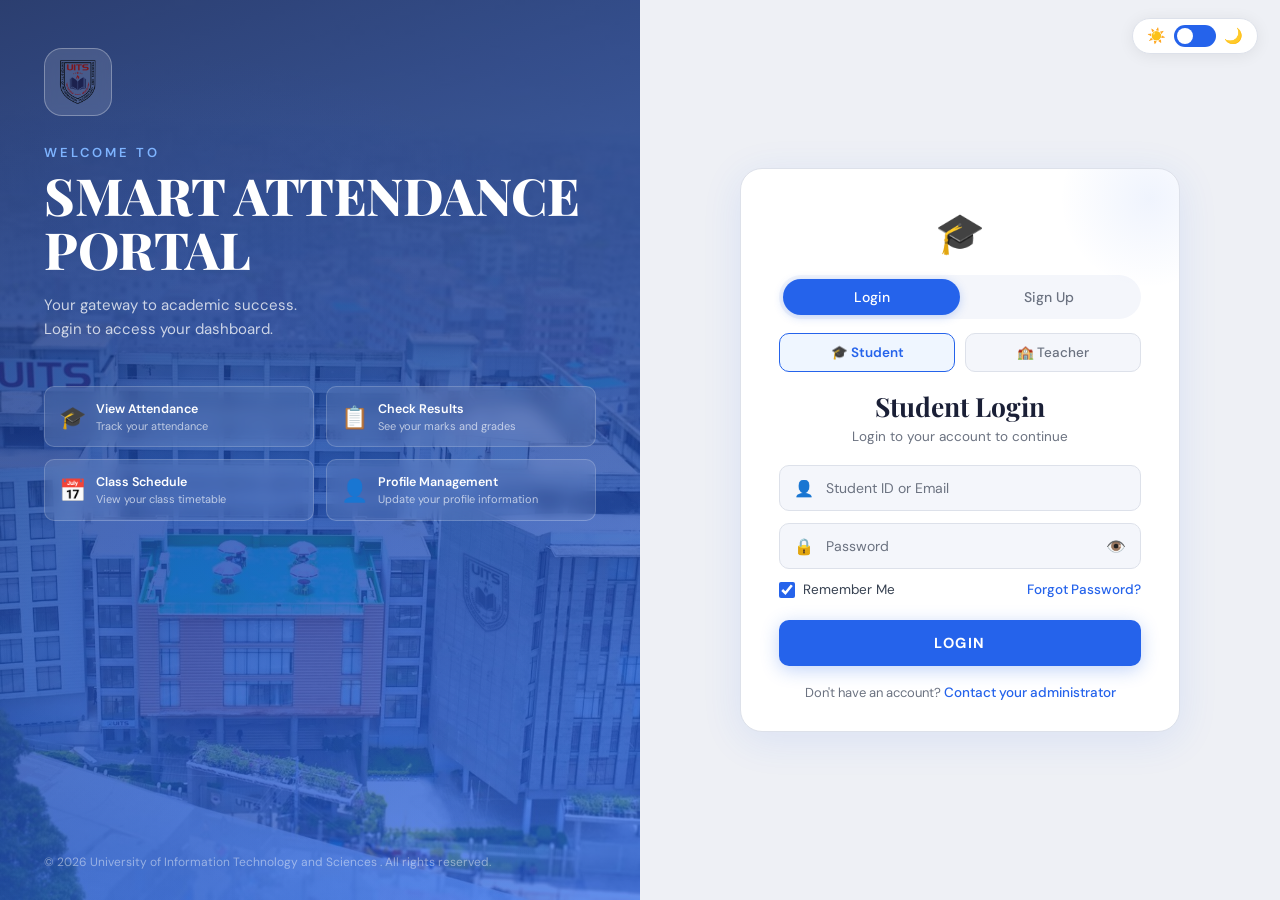
==== index.html @ f58c18cd "Initial commift" ====
<!DOCTYPE html>
<html lang="en" data-theme="light">
<head>
  <meta charset="UTF-8" />
  <meta name="viewport" content="width=device-width, initial-scale=1.0"/>
  <title>Student Portal – Login</title>
  <link rel="stylesheet" href="style.css" />
  <link href="https://fonts.googleapis.com/css2?family=Playfair+Display:wght@700;800&family=DM+Sans:wght@300;400;500;600&display=swap" rel="stylesheet"/>
</head>
<body>

  <!-- Dark/Light Toggle -->
  <div class="theme-toggle-wrap">
    <span class="icon-sun">☀️</span>
    <label class="toggle-switch">
      <input type="checkbox" id="themeToggle" />
      <span class="slider"></span>
    </label>
    <span class="icon-moon">🌙</span>
  </div>

  <div class="portal-layout">

    <!-- LEFT PANEL -->
    <div class="left-panel">
      <div class="left-inner">
        <div class="logo-wrap">
          <div class="logo-shield">
            <img class="uits-logo" src="/University_of_Information_Technology_and_Sciences_Seal.png" alt="">
          </div>
        </div>
        <p class="welcome-label">WELCOME TO</p>
        <h1 class="portal-title">SMART ATTENDANCE<br/>PORTAL</h1>
        <p class="portal-sub">Your gateway to academic success.<br/>Login to access your dashboard.</p>

        <div class="feature-cards">
          <div class="feat-card">
            <div class="feat-icon">🎓</div>
            <div class="feat-text">
              <strong>View Attendance</strong>
              <span>Track your attendance</span>
            </div>
          </div>
          <div class="feat-card">
            <div class="feat-icon">📋</div>
            <div class="feat-text">
              <strong>Check Results</strong>
              <span>See your marks and grades</span>
            </div>
          </div>
          <div class="feat-card">
            <div class="feat-icon">📅</div>
            <div class="feat-text">
              <strong>Class Schedule</strong>
              <span>View your class timetable</span>
            </div>
          </div>
          <div class="feat-card">
            <div class="feat-icon">👤</div>
            <div class="feat-text">
              <strong>Profile Management</strong>
              <span>Update your profile information</span>
            </div>
          </div>
        </div>
      </div>
      <p class="footer-copy">© 2026 University of Information Technology and Sciences . All rights reserved.</p>
    </div>

    <!-- RIGHT PANEL -->
    <div class="right-panel">
      <div class="form-card">

        <!-- Icon -->
        <div class="form-icon">🎓</div>

        <!-- Tab: Login / Sign Up -->
        <div class="tab-row">
          <button class="tab-btn active" id="tabLogin" onclick="switchTab('login')">Login</button>
          <button class="tab-btn" id="tabSignup" onclick="switchTab('signup')">Sign Up</button>
        </div>

        <!-- Role Selector -->
        <div class="role-row">
          <button class="role-btn active" id="roleStudent" onclick="switchRole('student')">
            🎓 Student
          </button>
          <button class="role-btn" id="roleTeacher" onclick="switchRole('teacher')">
            🏫 Teacher
          </button>
        </div>

        <!-- Dynamic Heading -->
        <h2 class="form-title" id="formTitle">Student Login</h2>
        <p class="form-sub" id="formSub">Login to your account to continue</p>

        <!-- LOGIN FORM -->
        <div id="loginForm">
          <div class="input-group">
            <span class="input-icon">👤</span>
            <input type="text" id="loginId" placeholder="Student ID or Email" />
          </div>
          <div class="input-group">
            <span class="input-icon">🔒</span>
            <input type="password" id="loginPass" placeholder="Password" />
            <button class="eye-btn" onclick="togglePw('loginPass', this)">👁️</button>
          </div>
          <div class="row-space">
            <label class="check-label">
              <input type="checkbox" checked /> Remember Me
            </label>
            <a href="#" class="link-blue">Forgot Password?</a>
          </div>
          <button class="btn-primary" onclick="handleLogin()">LOGIN</button>
          <p class="bottom-text">Don't have an account? <a href="#" class="link-blue" onclick="switchTab('signup'); return false;">Contact your administrator</a></p>
        </div>

        <!-- SIGNUP FORM -->
        <div id="signupForm" style="display:none;">
          <div class="input-row">
            <div class="input-group">
              <span class="input-icon">👤</span>
              <input type="text" placeholder="First Name" />
            </div>
            <div class="input-group">
              <span class="input-icon">👤</span>
              <input type="text" placeholder="Last Name" />
            </div>
          </div>
          <div class="input-group">
            <span class="input-icon">✉️</span>
            <input type="email" placeholder="Email Address" />
          </div>
          <div class="input-group" id="signupIdWrap">
            <span class="input-icon">🪪</span>
            <input type="text" id="signupId" placeholder="Student ID" />
          </div>
          <div class="input-group">
            <span class="input-icon">🏛️</span>
            <input type="text" placeholder="Department" />
          </div>
          <div class="input-group">
            <span class="input-icon">🔒</span>
            <input type="password" id="signupPass" placeholder="Password" />
            <button class="eye-btn" onclick="togglePw('signupPass', this)">👁️</button>
          </div>
          <div class="input-group">
            <span class="input-icon">🔒</span>
            <input type="password" id="signupPass2" placeholder="Confirm Password" />
            <butto2n class="eye-btn" onclick="togglePw('signupPass2', this)">👁️</button>
          </div>
          <button class="btn-primary" onclick="handleSignup()">CREATE ACCOUNT</button>
          <p class="bottom-text">Already have an account? <a href="#" class="link-blue" onclick="switchTab('login'); return false;">Login here</a></p>
        </div>

        <!-- Toast -->
        <div id="toast" class="toast"></div>

      </div>
    </div>
  </div>

  <script src="script.js"></script>
</body>
</html>
---- style.css ----
/* ===== CSS VARIABLES ===== */
:root {
  --bg-body: #eef0f5;
  --bg-card: #ffffff;
  --bg-input: #f4f6fb;
  --text-primary: #1a1f36;
  --text-secondary: #6b7280;
  --text-label: #374151;
  --border: #dde1ea;
  --blue: #2563eb;
  --blue-hover: #1d4ed8;
  --blue-light: #eff6ff;
  --shadow: 0 8px 40px rgba(37,99,235,0.10);
  --shadow-card: 0 2px 16px rgba(0,0,0,0.07);
  --radius: 14px;
  --radius-sm: 10px;
  --transition: 0.25s cubic-bezier(.4,0,.2,1);
}

[data-theme="dark"] {
  --bg-body: #0f1117;
  --bg-card: #1a1f2e;
  --bg-input: #232840;
  --text-primary: #f1f5f9;
  --text-secondary: #94a3b8;
  --text-label: #cbd5e1;
  --border: #2d3348;
  --blue: #3b82f6;
  --blue-hover: #60a5fa;
  --blue-light: #1e2940;
  --shadow: 0 8px 40px rgba(0,0,0,0.4);
  --shadow-card: 0 2px 16px rgba(0,0,0,0.3);
}

/* ===== RESET ===== */
*, *::before, *::after { box-sizing: border-box; margin: 0; padding: 0; }
html { font-size: 16px; }
body {
  font-family: 'DM Sans', sans-serif;
  background: var(--bg-body);
  color: var(--text-primary);
  min-height: 100vh;
  transition: background var(--transition), color var(--transition);
}

/* ===== THEME TOGGLE ===== */
.theme-toggle-wrap {
  position: fixed;
  top: 18px; right: 22px;
  display: flex; align-items: center; gap: 8px;
  background: var(--bg-card);
  border: 1px solid var(--border);
  border-radius: 999px;
  padding: 6px 14px;
  z-index: 100;
  box-shadow: var(--shadow-card);
  transition: background var(--transition), border var(--transition);
}
.icon-sun, .icon-moon { font-size: 15px; }

.toggle-switch { position: relative; width: 42px; height: 22px; }
.toggle-switch input { opacity: 0; width: 0; height: 0; }
.slider {
  position: absolute; inset: 0;
  background: var(--blue);
  border-radius: 999px;
  cursor: pointer;
  transition: background var(--transition);
}
.slider::before {
  content: '';
  position: absolute;
  width: 16px; height: 16px;
  left: 3px; top: 3px;
  background: white;
  border-radius: 50%;
  transition: transform var(--transition);
}
.toggle-switch input:checked + .slider::before { transform: translateX(20px); }

/* ===== LAYOUT ===== */
.portal-layout {
  display: grid;
  grid-template-columns: 1fr 1fr;
  min-height: 100vh;
}

/* ===== LEFT PANEL ===== */
.left-panel {
  position: relative;
  background:
    linear-gradient(160deg, rgba(15,30,80,0.82) 0%, rgba(37,99,235,0.72) 100%),
    url('/uits-scaled.jpg') center/cover no-repeat;
  display: flex;
  flex-direction: column;
  justify-content: space-between;
  padding: 48px 44px 30px;
  overflow: hidden;
}
.left-panel::after {
  content: '';
  position: absolute; inset: 0;
  background: radial-gradient(circle at 30% 60%, rgba(37,99,235,0.18) 0%, transparent 70%);
  pointer-events: none;
}
.left-inner { position: relative; z-index: 1; }

.logo-wrap { margin-bottom: 28px; }
.logo-shield {
  width: 68px; height: 68px;
  background: rgba(255,255,255,0.12);
  border: 1.5px solid rgba(255,255,255,0.3);
  border-radius: 18px;
  display: grid; place-items: center;
  backdrop-filter: blur(6px);
}
.uits-logo {
    width: 48px;
    height: 48px;
}

.welcome-label {
  font-family: 'DM Sans', sans-serif;
  font-size: 13px; font-weight: 600;
  letter-spacing: 3px;
  color: #7eb4ff;
  margin-bottom: 8px;
}
.portal-title {
  font-family: 'Playfair Display', serif;
  font-size: clamp(2.2rem, 4vw, 3.2rem);
  font-weight: 800;
  color: #ffffff;
  line-height: 1.05;
  margin-bottom: 16px;
  letter-spacing: -0.5px;
}
.portal-sub {
  font-size: 15px; color: rgba(255,255,255,0.75);
  line-height: 1.65; margin-bottom: 44px;
}

.feature-cards {
  display: grid;
  grid-template-columns: 1fr 1fr;
  gap: 12px;
}
.feat-card {
  background: rgba(255,255,255,0.10);
  border: 1px solid rgba(255,255,255,0.18);
  border-radius: var(--radius-sm);
  backdrop-filter: blur(8px);
  padding: 14px 14px 12px;
  display: flex; align-items: flex-start; gap: 10px;
  transition: background var(--transition), transform var(--transition);
}
.feat-card:hover {
  background: rgba(255,255,255,0.16);
  transform: translateY(-2px);
}
.feat-icon { font-size: 22px; flex-shrink: 0; margin-top: 2px; }
.feat-text { display: flex; flex-direction: column; gap: 2px; }
.feat-text strong { font-size: 12.5px; color: #fff; font-weight: 600; }
.feat-text span { font-size: 11px; color: rgba(255,255,255,0.65); line-height: 1.4; }

.footer-copy {
  font-size: 12px; color: rgba(255,255,255,0.45);
  position: relative; z-index: 1;
}

/* ===== RIGHT PANEL ===== */
.right-panel {
  display: flex;
  align-items: center;
  justify-content: center;
  padding: 40px 24px;
  background: var(--bg-body);
  transition: background var(--transition);
}
.form-card {
  width: 100%;
  max-width: 440px;
  background: var(--bg-card);
  border-radius: 22px;
  padding: 38px 38px 30px;
  box-shadow: var(--shadow);
  border: 1px solid var(--border);
  transition: background var(--transition), border var(--transition), box-shadow var(--transition);
  position: relative;
  overflow: hidden;
}
.form-card::before {
  content: '';
  position: absolute;
  top: -60px; right: -60px;
  width: 180px; height: 180px;
  background: radial-gradient(circle, rgba(37,99,235,0.07) 0%, transparent 70%);
  pointer-events: none;
}

.form-icon { font-size: 40px; text-align: center; margin-bottom: 4px; }

/* ===== TABS ===== */
.tab-row {
  display: flex;
  background: var(--bg-input);
  border-radius: 999px;
  padding: 4px;
  margin: 16px 0 14px;
  gap: 0;
}
.tab-btn {
  flex: 1;
  border: none;
  background: transparent;
  border-radius: 999px;
  padding: 9px 0;
  font-family: 'DM Sans', sans-serif;
  font-size: 14px; font-weight: 500;
  cursor: pointer;
  color: var(--text-secondary);
  transition: all var(--transition);
}
.tab-btn.active {
  background: var(--blue);
  color: #fff;
  box-shadow: 0 2px 10px rgba(37,99,235,0.25);
}

/* ===== ROLE SELECTOR ===== */
.role-row {
  display: flex;
  gap: 10px;
  margin-bottom: 16px;
}
.role-btn {
  flex: 1;
  border: 1.5px solid var(--border);
  background: var(--bg-input);
  border-radius: var(--radius-sm);
  padding: 10px 8px;
  font-family: 'DM Sans', sans-serif;
  font-size: 13.5px; font-weight: 500;
  cursor: pointer;
  color: var(--text-secondary);
  transition: all var(--transition);
  display: flex; align-items: center; justify-content: center; gap: 6px;
}
.role-btn.active {
  border-color: var(--blue);
  background: var(--blue-light);
  color: var(--blue);
  font-weight: 600;
}
.role-btn:hover:not(.active) {
  border-color: var(--blue);
  color: var(--text-primary);
}

/* ===== FORM HEADING ===== */
.form-title {
  font-family: 'Playfair Display', serif;
  font-size: 1.65rem;
  font-weight: 700;
  color: var(--text-primary);
  text-align: center;
  margin-bottom: 4px;
}
.form-sub {
  font-size: 13.5px;
  color: var(--text-secondary);
  text-align: center;
  margin-bottom: 20px;
}

/* ===== INPUTS ===== */
.input-group {
  position: relative;
  display: flex;
  align-items: center;
  background: var(--bg-input);
  border: 1.5px solid var(--border);
  border-radius: var(--radius-sm);
  margin-bottom: 12px;
  transition: border var(--transition), box-shadow var(--transition);
  overflow: hidden;
}
.input-group:focus-within {
  border-color: var(--blue);
  box-shadow: 0 0 0 3px rgba(37,99,235,0.10);
}
.input-icon {
  padding: 0 12px 0 14px;
  font-size: 16px;
  flex-shrink: 0;
  user-select: none;
}
.input-group input {
  flex: 1;
  border: none; background: transparent;
  padding: 13px 10px 13px 0;
  font-family: 'DM Sans', sans-serif;
  font-size: 14px;
  color: var(--text-primary);
  outline: none;
}
.input-group input::placeholder { color: var(--text-secondary); }

.eye-btn {
  border: none; background: transparent;
  padding: 0 14px; cursor: pointer;
  font-size: 16px; flex-shrink: 0;
  color: var(--text-secondary);
  transition: color var(--transition);
}
.eye-btn:hover { color: var(--blue); }

.input-row {
  display: grid;
  grid-template-columns: 1fr 1fr;
  gap: 10px;
}
.input-row .input-group { margin-bottom: 0; }
.input-row { margin-bottom: 12px; }

/* ===== CHECKBOX ROW ===== */
.row-space {
  display: flex;
  align-items: center;
  justify-content: space-between;
  margin-bottom: 18px;
}
.check-label {
  display: flex; align-items: center; gap: 8px;
  font-size: 13.5px; color: var(--text-label); cursor: pointer;
}
.check-label input[type=checkbox] {
  accent-color: var(--blue);
  width: 16px; height: 16px;
  cursor: pointer;
}

/* ===== LINKS ===== */
.link-blue {
  color: var(--blue);
  font-size: 13.5px;
  font-weight: 500;
  text-decoration: none;
  transition: color var(--transition);
}
.link-blue:hover { color: var(--blue-hover); text-decoration: underline; }

/* ===== BUTTONS ===== */
.btn-primary {
  width: 100%;
  background: var(--blue);
  color: #fff;
  border: none;
  border-radius: var(--radius-sm);
  padding: 14px;
  font-family: 'DM Sans', sans-serif;
  font-size: 14.5px;
  font-weight: 700;
  letter-spacing: 1.5px;
  cursor: pointer;
  margin-top: 4px;
  transition: background var(--transition), transform var(--transition), box-shadow var(--transition);
  box-shadow: 0 4px 18px rgba(37,99,235,0.28);
}
.btn-primary:hover {
  background: var(--blue-hover);
  transform: translateY(-1px);
  box-shadow: 0 6px 24px rgba(37,99,235,0.38);
}
.btn-primary:active { transform: translateY(0); }

/* ===== BOTTOM TEXT ===== */
.bottom-text {
  font-size: 13px;
  color: var(--text-secondary);
  text-align: center;
  margin-top: 18px;
}

/* ===== TOAST ===== */
.toast {
  display: none;
  position: absolute;
  bottom: 16px; left: 50%; transform: translateX(-50%);
  background: #22c55e;
  color: white;
  font-size: 13.5px; font-weight: 500;
  padding: 10px 22px;
  border-radius: 999px;
  box-shadow: 0 4px 16px rgba(34,197,94,0.3);
  white-space: nowrap;
  animation: fadeUp 0.3s ease;
  z-index: 10;
}
.toast.error { background: #ef4444; box-shadow: 0 4px 16px rgba(239,68,68,0.3); }
@keyframes fadeUp {
  from { opacity: 0; transform: translateX(-50%) translateY(10px); }
  to   { opacity: 1; transform: translateX(-50%) translateY(0); }
}

/* ===== RESPONSIVE ===== */
@media (max-width: 820px) {
  .portal-layout { grid-template-columns: 1fr; }
  .left-panel {
    min-height: 320px;
    padding: 36px 28px 28px;
  }
  .feature-cards { grid-template-columns: 1fr 1fr; }
  .right-panel { padding: 30px 16px; }
  .form-card { padding: 30px 22px 24px; }
}

@media (max-width: 480px) {
  .feature-cards { grid-template-columns: 1fr 1fr; gap: 8px; }
  .input-row { grid-template-columns: 1fr; }
  .portal-title { font-size: 2rem; }
}
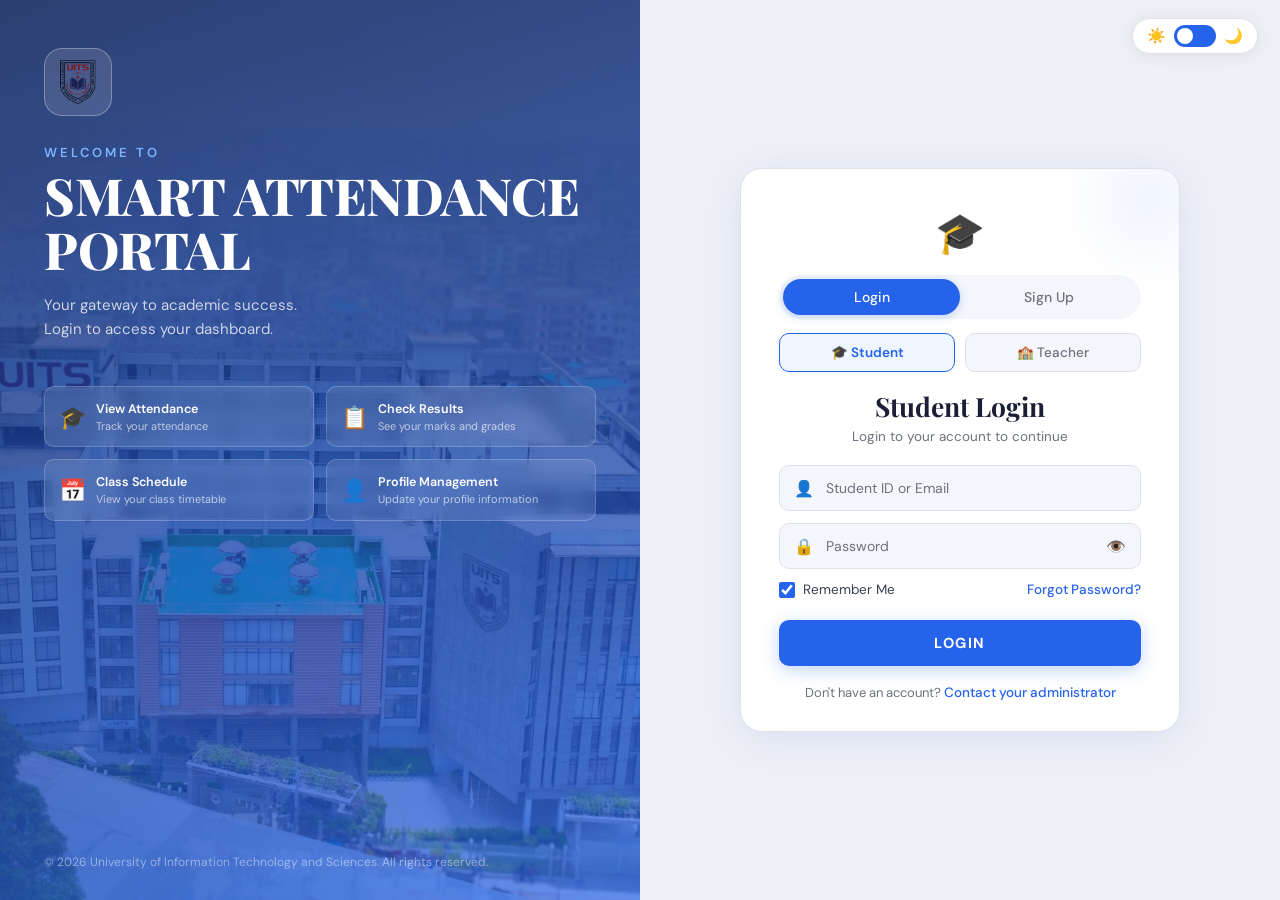
==== commit a7c3d912: "update" ====
--- a/index.html
+++ b/index.html
@@ -4,6 +4,10 @@
   <meta charset="UTF-8" />
   <meta name="viewport" content="width=device-width, initial-scale=1.0"/>
   <title>Student Portal – Login</title>
+
+  <!-- Tab favicon linking to UITS Wikipedia -->
+  <link rel="icon" type="image/png" href="https://upload.wikimedia.org/wikipedia/en/thumb/b/b5/University_of_Information_Technology_and_Sciences_Seal.png/120px-University_of_Information_Technology_and_Sciences_Seal.png" />
+
   <link rel="stylesheet" href="style.css" />
   <link href="https://fonts.googleapis.com/css2?family=Playfair+Display:wght@700;800&family=DM+Sans:wght@300;400;500;600&display=swap" rel="stylesheet"/>
 </head>
@@ -26,7 +30,9 @@
       <div class="left-inner">
         <div class="logo-wrap">
           <div class="logo-shield">
-            <img class="uits-logo" src="/University_of_Information_Technology_and_Sciences_Seal.png" alt="">
+            <a href="https://en.wikipedia.org/wiki/University_of_Information_Technology_and_Sciences" target="_blank" rel="noopener noreferrer">
+              <img class="uits-logo" src="/University_of_Information_Technology_and_Sciences_Seal.png" alt="UITS Logo" />
+            </a>
           </div>
         </div>
         <p class="welcome-label">WELCOME TO</p>
@@ -64,7 +70,7 @@
           </div>
         </div>
       </div>
-      <p class="footer-copy">© 2026 University of Information Technology and Sciences . All rights reserved.</p>
+      <p class="footer-copy">© 2026 University of Information Technology and Sciences. All rights reserved.</p>
     </div>
 
     <!-- RIGHT PANEL -->
@@ -147,7 +153,7 @@
           <div class="input-group">
             <span class="input-icon">🔒</span>
             <input type="password" id="signupPass2" placeholder="Confirm Password" />
-            <butto2n class="eye-btn" onclick="togglePw('signupPass2', this)">👁️</button>
+            <button class="eye-btn" onclick="togglePw('signupPass2', this)">👁️</button>
           </div>
           <button class="btn-primary" onclick="handleSignup()">CREATE ACCOUNT</button>
           <p class="bottom-text">Already have an account? <a href="#" class="link-blue" onclick="switchTab('login'); return false;">Login here</a></p>
--- a/style.css
+++ b/style.css
@@ -114,9 +114,14 @@
   display: grid; place-items: center;
   backdrop-filter: blur(6px);
 }
+.logo-shield a {
+  display: grid; place-items: center;
+  width: 100%; height: 100%;
+  border-radius: 18px;
+}
 .uits-logo {
-    width: 48px;
-    height: 48px;
+  width: 48px;
+  height: 48px;
 }
 
 .welcome-label {
@@ -403,20 +408,142 @@
   to   { opacity: 1; transform: translateX(-50%) translateY(0); }
 }
 
-/* ===== RESPONSIVE ===== */
+/* ===== RESPONSIVE — TABLET (≤820px) ===== */
 @media (max-width: 820px) {
-  .portal-layout { grid-template-columns: 1fr; }
+  .portal-layout {
+    grid-template-columns: 1fr;
+    min-height: 100vh;
+  }
+
   .left-panel {
-    min-height: 320px;
-    padding: 36px 28px 28px;
-  }
-  .feature-cards { grid-template-columns: 1fr 1fr; }
-  .right-panel { padding: 30px 16px; }
-  .form-card { padding: 30px 22px 24px; }
-}
-
+    min-height: auto;
+    padding: 56px 28px 28px;
+  }
+
+  .portal-title {
+    font-size: clamp(1.8rem, 6vw, 2.6rem);
+  }
+
+  .portal-sub {
+    margin-bottom: 28px;
+  }
+
+  .feature-cards {
+    grid-template-columns: 1fr 1fr;
+    gap: 10px;
+  }
+
+  .right-panel {
+    padding: 30px 16px 48px;
+    align-items: flex-start;
+  }
+
+  .form-card {
+    padding: 30px 24px 24px;
+    border-radius: 18px;
+  }
+
+  .theme-toggle-wrap {
+    top: 14px;
+    right: 14px;
+    padding: 5px 12px;
+  }
+}
+
+/* ===== RESPONSIVE — MOBILE (≤480px) ===== */
 @media (max-width: 480px) {
-  .feature-cards { grid-template-columns: 1fr 1fr; gap: 8px; }
-  .input-row { grid-template-columns: 1fr; }
-  .portal-title { font-size: 2rem; }
+  .portal-layout {
+    grid-template-columns: 1fr;
+  }
+
+  .left-panel {
+    padding: 56px 20px 24px;
+    min-height: auto;
+  }
+
+  .welcome-label {
+    font-size: 11px;
+    letter-spacing: 2px;
+  }
+
+  .portal-title {
+    font-size: clamp(1.6rem, 7vw, 2rem);
+  }
+
+  .portal-sub {
+    font-size: 13.5px;
+    margin-bottom: 20px;
+  }
+
+  .feature-cards {
+    grid-template-columns: 1fr 1fr;
+    gap: 8px;
+  }
+
+  .feat-card {
+    padding: 10px 10px 8px;
+    gap: 8px;
+  }
+
+  .feat-icon { font-size: 18px; }
+  .feat-text strong { font-size: 11.5px; }
+  .feat-text span { font-size: 10px; }
+
+  .footer-copy {
+    font-size: 11px;
+    margin-top: 16px;
+  }
+
+  .right-panel {
+    padding: 24px 14px 40px;
+    align-items: flex-start;
+  }
+
+  .form-card {
+    padding: 24px 18px 20px;
+    border-radius: 16px;
+    max-width: 100%;
+  }
+
+  .form-icon { font-size: 34px; }
+
+  .form-title { font-size: 1.4rem; }
+
+  .input-row {
+    grid-template-columns: 1fr;
+    gap: 0;
+  }
+  .input-row .input-group { margin-bottom: 12px; }
+  .input-row { margin-bottom: 0; }
+
+  .role-btn { font-size: 12.5px; padding: 9px 6px; gap: 4px; }
+
+  .tab-btn { font-size: 13px; padding: 8px 0; }
+
+  .btn-primary { font-size: 13.5px; padding: 13px; letter-spacing: 1px; }
+
+  .row-space { flex-wrap: wrap; gap: 8px; }
+
+  .theme-toggle-wrap {
+    top: 12px;
+    right: 12px;
+    padding: 4px 10px;
+    gap: 6px;
+  }
+
+  .icon-sun, .icon-moon { font-size: 13px; }
+
+  .toggle-switch { width: 36px; height: 20px; }
+  .slider::before { width: 14px; height: 14px; }
+  .toggle-switch input:checked + .slider::before { transform: translateX(16px); }
+
+  .toast { font-size: 12.5px; padding: 8px 16px; white-space: normal; text-align: center; width: 85%; }
+}
+
+/* ===== RESPONSIVE — VERY SMALL (≤360px) ===== */
+@media (max-width: 360px) {
+  .feature-cards { grid-template-columns: 1fr; }
+  .portal-title { font-size: 1.5rem; }
+  .form-card { padding: 20px 14px 18px; }
+  .role-row { gap: 6px; }
 }
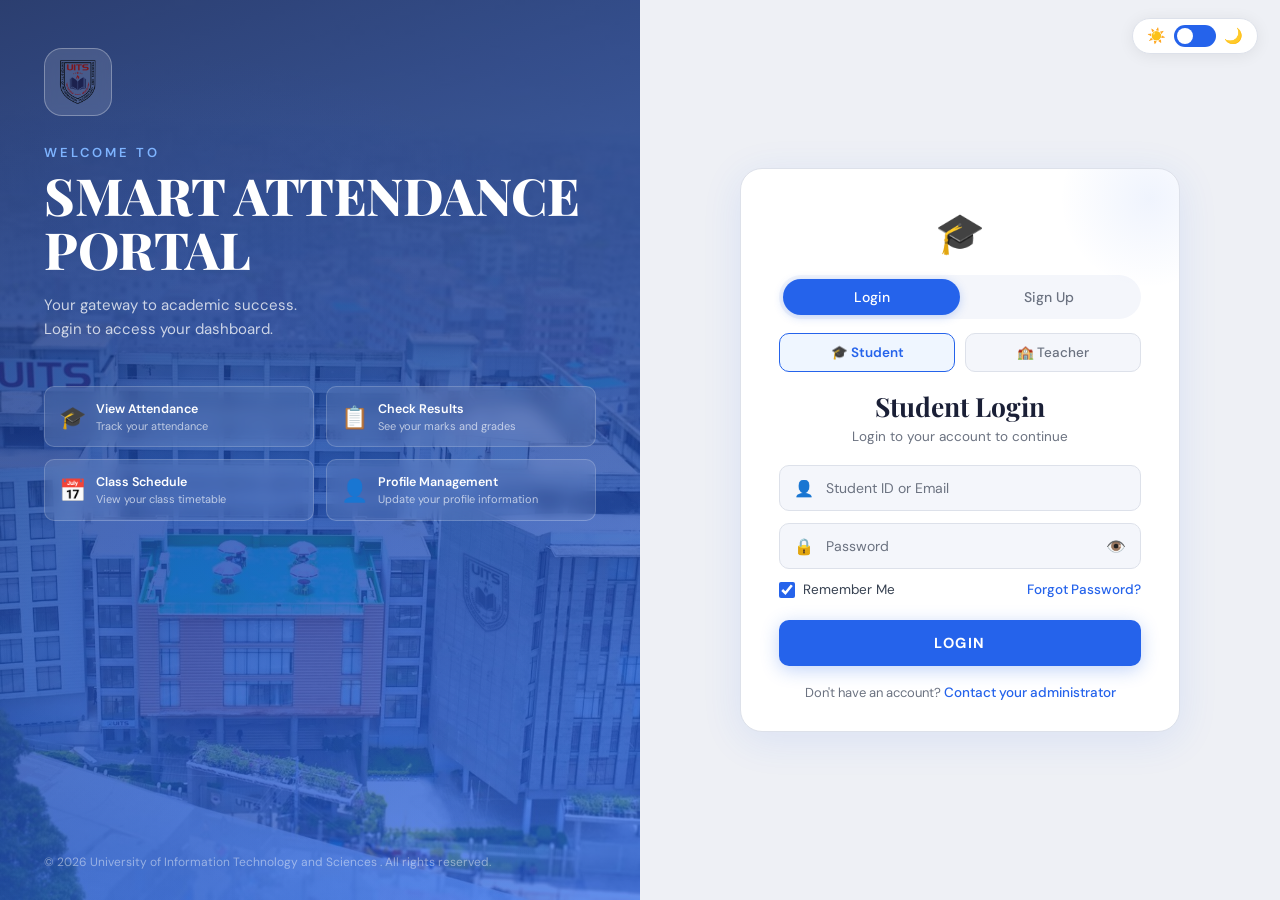
==== commit f1c8817e: "test commit" ====
--- a/index.html
+++ b/index.html
@@ -4,10 +4,6 @@
   <meta charset="UTF-8" />
   <meta name="viewport" content="width=device-width, initial-scale=1.0"/>
   <title>Student Portal – Login</title>
-
-  <!-- Tab favicon linking to UITS Wikipedia -->
-  <link rel="icon" type="image/png" href="https://upload.wikimedia.org/wikipedia/en/thumb/b/b5/University_of_Information_Technology_and_Sciences_Seal.png/120px-University_of_Information_Technology_and_Sciences_Seal.png" />
-
   <link rel="stylesheet" href="style.css" />
   <link href="https://fonts.googleapis.com/css2?family=Playfair+Display:wght@700;800&family=DM+Sans:wght@300;400;500;600&display=swap" rel="stylesheet"/>
 </head>
@@ -30,9 +26,7 @@
       <div class="left-inner">
         <div class="logo-wrap">
           <div class="logo-shield">
-            <a href="https://en.wikipedia.org/wiki/University_of_Information_Technology_and_Sciences" target="_blank" rel="noopener noreferrer">
-              <img class="uits-logo" src="/University_of_Information_Technology_and_Sciences_Seal.png" alt="UITS Logo" />
-            </a>
+            <img class="uits-logo" src="/University_of_Information_Technology_and_Sciences_Seal.png" alt="">
           </div>
         </div>
         <p class="welcome-label">WELCOME TO</p>
@@ -70,7 +64,7 @@
           </div>
         </div>
       </div>
-      <p class="footer-copy">© 2026 University of Information Technology and Sciences. All rights reserved.</p>
+      <p class="footer-copy">© 2026 University of Information Technology and Sciences . All rights reserved.</p>
     </div>
 
     <!-- RIGHT PANEL -->
@@ -153,7 +147,7 @@
           <div class="input-group">
             <span class="input-icon">🔒</span>
             <input type="password" id="signupPass2" placeholder="Confirm Password" />
-            <button class="eye-btn" onclick="togglePw('signupPass2', this)">👁️</button>
+            <butto2n class="eye-btn" onclick="togglePw('signupPass2', this)">👁️</button>
           </div>
           <button class="btn-primary" onclick="handleSignup()">CREATE ACCOUNT</button>
           <p class="bottom-text">Already have an account? <a href="#" class="link-blue" onclick="switchTab('login'); return false;">Login here</a></p>
--- a/style.css
+++ b/style.css
@@ -114,14 +114,9 @@
   display: grid; place-items: center;
   backdrop-filter: blur(6px);
 }
-.logo-shield a {
-  display: grid; place-items: center;
-  width: 100%; height: 100%;
-  border-radius: 18px;
-}
 .uits-logo {
-  width: 48px;
-  height: 48px;
+    width: 48px;
+    height: 48px;
 }
 
 .welcome-label {
@@ -408,142 +403,20 @@
   to   { opacity: 1; transform: translateX(-50%) translateY(0); }
 }
 
-/* ===== RESPONSIVE — TABLET (≤820px) ===== */
+/* ===== RESPONSIVE ===== */
 @media (max-width: 820px) {
-  .portal-layout {
-    grid-template-columns: 1fr;
-    min-height: 100vh;
+  .portal-layout { grid-template-columns: 1fr; }
+  .left-panel {
+    min-height: 320px;
+    padding: 36px 28px 28px;
   }
-
-  .left-panel {
-    min-height: auto;
-    padding: 56px 28px 28px;
-  }
-
-  .portal-title {
-    font-size: clamp(1.8rem, 6vw, 2.6rem);
-  }
-
-  .portal-sub {
-    margin-bottom: 28px;
-  }
-
-  .feature-cards {
-    grid-template-columns: 1fr 1fr;
-    gap: 10px;
-  }
-
-  .right-panel {
-    padding: 30px 16px 48px;
-    align-items: flex-start;
-  }
-
-  .form-card {
-    padding: 30px 24px 24px;
-    border-radius: 18px;
-  }
-
-  .theme-toggle-wrap {
-    top: 14px;
-    right: 14px;
-    padding: 5px 12px;
-  }
-}
-
-/* ===== RESPONSIVE — MOBILE (≤480px) ===== */
+  .feature-cards { grid-template-columns: 1fr 1fr; }
+  .right-panel { padding: 30px 16px; }
+  .form-card { padding: 30px 22px 24px; }
+}
+
 @media (max-width: 480px) {
-  .portal-layout {
-    grid-template-columns: 1fr;
-  }
-
-  .left-panel {
-    padding: 56px 20px 24px;
-    min-height: auto;
-  }
-
-  .welcome-label {
-    font-size: 11px;
-    letter-spacing: 2px;
-  }
-
-  .portal-title {
-    font-size: clamp(1.6rem, 7vw, 2rem);
-  }
-
-  .portal-sub {
-    font-size: 13.5px;
-    margin-bottom: 20px;
-  }
-
-  .feature-cards {
-    grid-template-columns: 1fr 1fr;
-    gap: 8px;
-  }
-
-  .feat-card {
-    padding: 10px 10px 8px;
-    gap: 8px;
-  }
-
-  .feat-icon { font-size: 18px; }
-  .feat-text strong { font-size: 11.5px; }
-  .feat-text span { font-size: 10px; }
-
-  .footer-copy {
-    font-size: 11px;
-    margin-top: 16px;
-  }
-
-  .right-panel {
-    padding: 24px 14px 40px;
-    align-items: flex-start;
-  }
-
-  .form-card {
-    padding: 24px 18px 20px;
-    border-radius: 16px;
-    max-width: 100%;
-  }
-
-  .form-icon { font-size: 34px; }
-
-  .form-title { font-size: 1.4rem; }
-
-  .input-row {
-    grid-template-columns: 1fr;
-    gap: 0;
-  }
-  .input-row .input-group { margin-bottom: 12px; }
-  .input-row { margin-bottom: 0; }
-
-  .role-btn { font-size: 12.5px; padding: 9px 6px; gap: 4px; }
-
-  .tab-btn { font-size: 13px; padding: 8px 0; }
-
-  .btn-primary { font-size: 13.5px; padding: 13px; letter-spacing: 1px; }
-
-  .row-space { flex-wrap: wrap; gap: 8px; }
-
-  .theme-toggle-wrap {
-    top: 12px;
-    right: 12px;
-    padding: 4px 10px;
-    gap: 6px;
-  }
-
-  .icon-sun, .icon-moon { font-size: 13px; }
-
-  .toggle-switch { width: 36px; height: 20px; }
-  .slider::before { width: 14px; height: 14px; }
-  .toggle-switch input:checked + .slider::before { transform: translateX(16px); }
-
-  .toast { font-size: 12.5px; padding: 8px 16px; white-space: normal; text-align: center; width: 85%; }
-}
-
-/* ===== RESPONSIVE — VERY SMALL (≤360px) ===== */
-@media (max-width: 360px) {
-  .feature-cards { grid-template-columns: 1fr; }
-  .portal-title { font-size: 1.5rem; }
-  .form-card { padding: 20px 14px 18px; }
-  .role-row { gap: 6px; }
+  .feature-cards { grid-template-columns: 1fr 1fr; gap: 8px; }
+  .input-row { grid-template-columns: 1fr; }
+  .portal-title { font-size: 2rem; }
 }
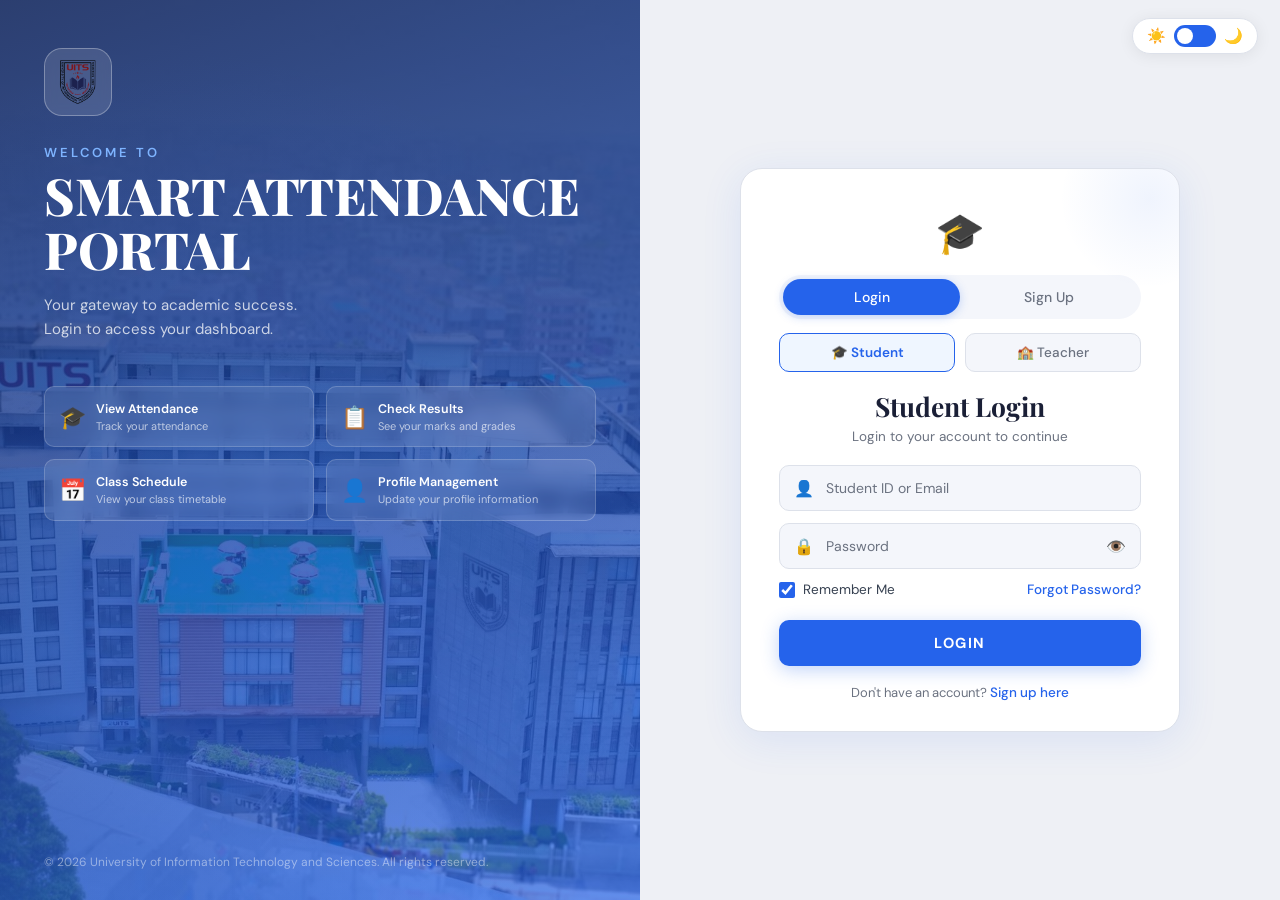
==== commit a7dc67bc: "test commit" ====
--- a/index.html
+++ b/index.html
@@ -3,7 +3,11 @@
 <head>
   <meta charset="UTF-8" />
   <meta name="viewport" content="width=device-width, initial-scale=1.0"/>
-  <title>Student Portal – Login</title>
+  <title>Smart Attendance Portal </Portal> – Login</title>
+
+  <!-- Tab favicon linking to UITS Wikipedia -->
+  <link rel="icon" type="image/png" href="/University_of_Information_Technology_and_Sciences_Seal.png" />
+
   <link rel="stylesheet" href="style.css" />
   <link href="https://fonts.googleapis.com/css2?family=Playfair+Display:wght@700;800&family=DM+Sans:wght@300;400;500;600&display=swap" rel="stylesheet"/>
 </head>
@@ -26,7 +30,9 @@
       <div class="left-inner">
         <div class="logo-wrap">
           <div class="logo-shield">
-            <img class="uits-logo" src="/University_of_Information_Technology_and_Sciences_Seal.png" alt="">
+            <a href="https://en.wikipedia.org/wiki/University_of_Information_Technology_and_Sciences" target="_blank" rel="noopener noreferrer">
+              <img class="uits-logo" src="/University_of_Information_Technology_and_Sciences_Seal.png" alt="UITS Logo" />
+            </a>
           </div>
         </div>
         <p class="welcome-label">WELCOME TO</p>
@@ -64,7 +70,7 @@
           </div>
         </div>
       </div>
-      <p class="footer-copy">© 2026 University of Information Technology and Sciences . All rights reserved.</p>
+      <p class="footer-copy">© 2026 University of Information Technology and Sciences. All rights reserved.</p>
     </div>
 
     <!-- RIGHT PANEL -->
@@ -109,10 +115,17 @@
             <label class="check-label">
               <input type="checkbox" checked /> Remember Me
             </label>
-            <a href="#" class="link-blue">Forgot Password?</a>
+            <a href="#" class="link-blue" onclick="openForgotPassword(); return false;">Forgot Password?</a>
           </div>
           <button class="btn-primary" onclick="handleLogin()">LOGIN</button>
-          <p class="bottom-text">Don't have an account? <a href="#" class="link-blue" onclick="switchTab('signup'); return false;">Contact your administrator</a></p>
+
+          <!-- Teacher admin notice (hidden by default) -->
+          <div id="adminNotice" style="display:none; margin-top:12px; background:var(--blue-light); border:1px solid var(--blue); border-radius:10px; padding:10px 14px; font-size:12.5px; color:var(--blue); text-align:center;">
+            🏫 Teacher accounts are managed by the administrator.
+            <a href="#" class="link-blue" style="font-size:12.5px;" onclick="openAdminInfo(); return false;">Learn more</a>
+          </div>
+
+          <p class="bottom-text">Don't have an account? <a href="#" class="link-blue" onclick="switchTab('signup'); return false;">Sign up here</a></p>
         </div>
 
         <!-- SIGNUP FORM -->
@@ -147,7 +160,7 @@
           <div class="input-group">
             <span class="input-icon">🔒</span>
             <input type="password" id="signupPass2" placeholder="Confirm Password" />
-            <butto2n class="eye-btn" onclick="togglePw('signupPass2', this)">👁️</button>
+            <button class="eye-btn" onclick="togglePw('signupPass2', this)">👁️</button>
           </div>
           <button class="btn-primary" onclick="handleSignup()">CREATE ACCOUNT</button>
           <p class="bottom-text">Already have an account? <a href="#" class="link-blue" onclick="switchTab('login'); return false;">Login here</a></p>
@@ -157,6 +170,40 @@
         <div id="toast" class="toast"></div>
 
       </div>
+    </div>
+  </div>
+
+  <!-- ===== FORGOT PASSWORD MODAL ===== -->
+  <div id="forgotModal" style="display:none; position:fixed; inset:0; background:rgba(0,0,0,0.45); z-index:999; align-items:center; justify-content:center; padding:20px;">
+    <div style="background:var(--bg-card); border:1px solid var(--border); border-radius:18px; padding:32px 28px; width:100%; max-width:380px; box-shadow:var(--shadow); position:relative;">
+      <div style="font-size:36px; text-align:center; margin-bottom:8px;">🔑</div>
+      <h3 style="font-family:'Playfair Display',serif; font-size:1.3rem; font-weight:700; text-align:center; color:var(--text-primary); margin-bottom:6px;">Forgot Password?</h3>
+      <p style="font-size:13px; color:var(--text-secondary); text-align:center; margin-bottom:20px;">Enter your email and we'll send you a reset link.</p>
+      <div class="input-group">
+        <span class="input-icon">✉️</span>
+        <input type="email" id="forgotEmail" placeholder="Your email address" />
+      </div>
+      <button class="btn-primary" style="margin-top:8px;" onclick="submitForgotPassword()">SEND RESET LINK</button>
+      <p style="font-size:13px; color:var(--text-secondary); text-align:center; margin-top:14px;">
+        <a href="#" class="link-blue" onclick="hideModal('forgotModal'); return false;">← Back to Login</a>
+      </p>
+    </div>
+  </div>
+
+  <!-- ===== TEACHER ADMIN MODAL ===== -->
+  <div id="adminModal" style="display:none; position:fixed; inset:0; background:rgba(0,0,0,0.45); z-index:999; align-items:center; justify-content:center; padding:20px;">
+    <div style="background:var(--bg-card); border:1px solid var(--border); border-radius:18px; padding:32px 28px; width:100%; max-width:400px; box-shadow:var(--shadow); position:relative;">
+      <div style="font-size:36px; text-align:center; margin-bottom:8px;">🏫</div>
+      <h3 style="font-family:'Playfair Display',serif; font-size:1.3rem; font-weight:700; text-align:center; color:var(--text-primary); margin-bottom:6px;">Teacher Account Access</h3>
+      <p style="font-size:13.5px; color:var(--text-secondary); text-align:center; margin-bottom:20px; line-height:1.6;">Teacher and administrative accounts are created and managed by the <strong style="color:var(--text-primary);">UITS System Administrator</strong>.</p>
+      <div style="background:var(--blue-light); border:1px solid var(--blue); border-radius:10px; padding:14px 16px; margin-bottom:20px;">
+        <p style="font-size:13px; color:var(--blue); line-height:1.6; margin:0;">
+          📧 &nbsp;Contact: <strong>admin@uits.edu.bd</strong><br/>
+          📞 &nbsp;Phone: <strong>+880 2-XXXX-XXXX</strong><br/>
+          🕐 &nbsp;Office Hours: Sat–Thu, 9AM–5PM
+        </p>
+      </div>
+      <button class="btn-primary" onclick="hideModal('adminModal')">Got it</button>
     </div>
   </div>
 
--- a/style.css
+++ b/style.css
@@ -114,9 +114,14 @@
   display: grid; place-items: center;
   backdrop-filter: blur(6px);
 }
+.logo-shield a {
+  display: grid; place-items: center;
+  width: 100%; height: 100%;
+  border-radius: 18px;
+}
 .uits-logo {
-    width: 48px;
-    height: 48px;
+  width: 48px;
+  height: 48px;
 }
 
 .welcome-label {
@@ -403,20 +408,142 @@
   to   { opacity: 1; transform: translateX(-50%) translateY(0); }
 }
 
-/* ===== RESPONSIVE ===== */
+/* ===== RESPONSIVE — TABLET (≤820px) ===== */
 @media (max-width: 820px) {
-  .portal-layout { grid-template-columns: 1fr; }
+  .portal-layout {
+    grid-template-columns: 1fr;
+    min-height: 100vh;
+  }
+
   .left-panel {
-    min-height: 320px;
-    padding: 36px 28px 28px;
-  }
-  .feature-cards { grid-template-columns: 1fr 1fr; }
-  .right-panel { padding: 30px 16px; }
-  .form-card { padding: 30px 22px 24px; }
-}
-
+    min-height: auto;
+    padding: 56px 28px 28px;
+  }
+
+  .portal-title {
+    font-size: clamp(1.8rem, 6vw, 2.6rem);
+  }
+
+  .portal-sub {
+    margin-bottom: 28px;
+  }
+
+  .feature-cards {
+    grid-template-columns: 1fr 1fr;
+    gap: 10px;
+  }
+
+  .right-panel {
+    padding: 30px 16px 48px;
+    align-items: flex-start;
+  }
+
+  .form-card {
+    padding: 30px 24px 24px;
+    border-radius: 18px;
+  }
+
+  .theme-toggle-wrap {
+    top: 14px;
+    right: 14px;
+    padding: 5px 12px;
+  }
+}
+
+/* ===== RESPONSIVE — MOBILE (≤480px) ===== */
 @media (max-width: 480px) {
-  .feature-cards { grid-template-columns: 1fr 1fr; gap: 8px; }
-  .input-row { grid-template-columns: 1fr; }
-  .portal-title { font-size: 2rem; }
+  .portal-layout {
+    grid-template-columns: 1fr;
+  }
+
+  .left-panel {
+    padding: 56px 20px 24px;
+    min-height: auto;
+  }
+
+  .welcome-label {
+    font-size: 11px;
+    letter-spacing: 2px;
+  }
+
+  .portal-title {
+    font-size: clamp(1.6rem, 7vw, 2rem);
+  }
+
+  .portal-sub {
+    font-size: 13.5px;
+    margin-bottom: 20px;
+  }
+
+  .feature-cards {
+    grid-template-columns: 1fr 1fr;
+    gap: 8px;
+  }
+
+  .feat-card {
+    padding: 10px 10px 8px;
+    gap: 8px;
+  }
+
+  .feat-icon { font-size: 18px; }
+  .feat-text strong { font-size: 11.5px; }
+  .feat-text span { font-size: 10px; }
+
+  .footer-copy {
+    font-size: 11px;
+    margin-top: 16px;
+  }
+
+  .right-panel {
+    padding: 24px 14px 40px;
+    align-items: flex-start;
+  }
+
+  .form-card {
+    padding: 24px 18px 20px;
+    border-radius: 16px;
+    max-width: 100%;
+  }
+
+  .form-icon { font-size: 34px; }
+
+  .form-title { font-size: 1.4rem; }
+
+  .input-row {
+    grid-template-columns: 1fr;
+    gap: 0;
+  }
+  .input-row .input-group { margin-bottom: 12px; }
+  .input-row { margin-bottom: 0; }
+
+  .role-btn { font-size: 12.5px; padding: 9px 6px; gap: 4px; }
+
+  .tab-btn { font-size: 13px; padding: 8px 0; }
+
+  .btn-primary { font-size: 13.5px; padding: 13px; letter-spacing: 1px; }
+
+  .row-space { flex-wrap: wrap; gap: 8px; }
+
+  .theme-toggle-wrap {
+    top: 12px;
+    right: 12px;
+    padding: 4px 10px;
+    gap: 6px;
+  }
+
+  .icon-sun, .icon-moon { font-size: 13px; }
+
+  .toggle-switch { width: 36px; height: 20px; }
+  .slider::before { width: 14px; height: 14px; }
+  .toggle-switch input:checked + .slider::before { transform: translateX(16px); }
+
+  .toast { font-size: 12.5px; padding: 8px 16px; white-space: normal; text-align: center; width: 85%; }
+}
+
+/* ===== RESPONSIVE — VERY SMALL (≤360px) ===== */
+@media (max-width: 360px) {
+  .feature-cards { grid-template-columns: 1fr; }
+  .portal-title { font-size: 1.5rem; }
+  .form-card { padding: 20px 14px 18px; }
+  .role-row { gap: 6px; }
 }
